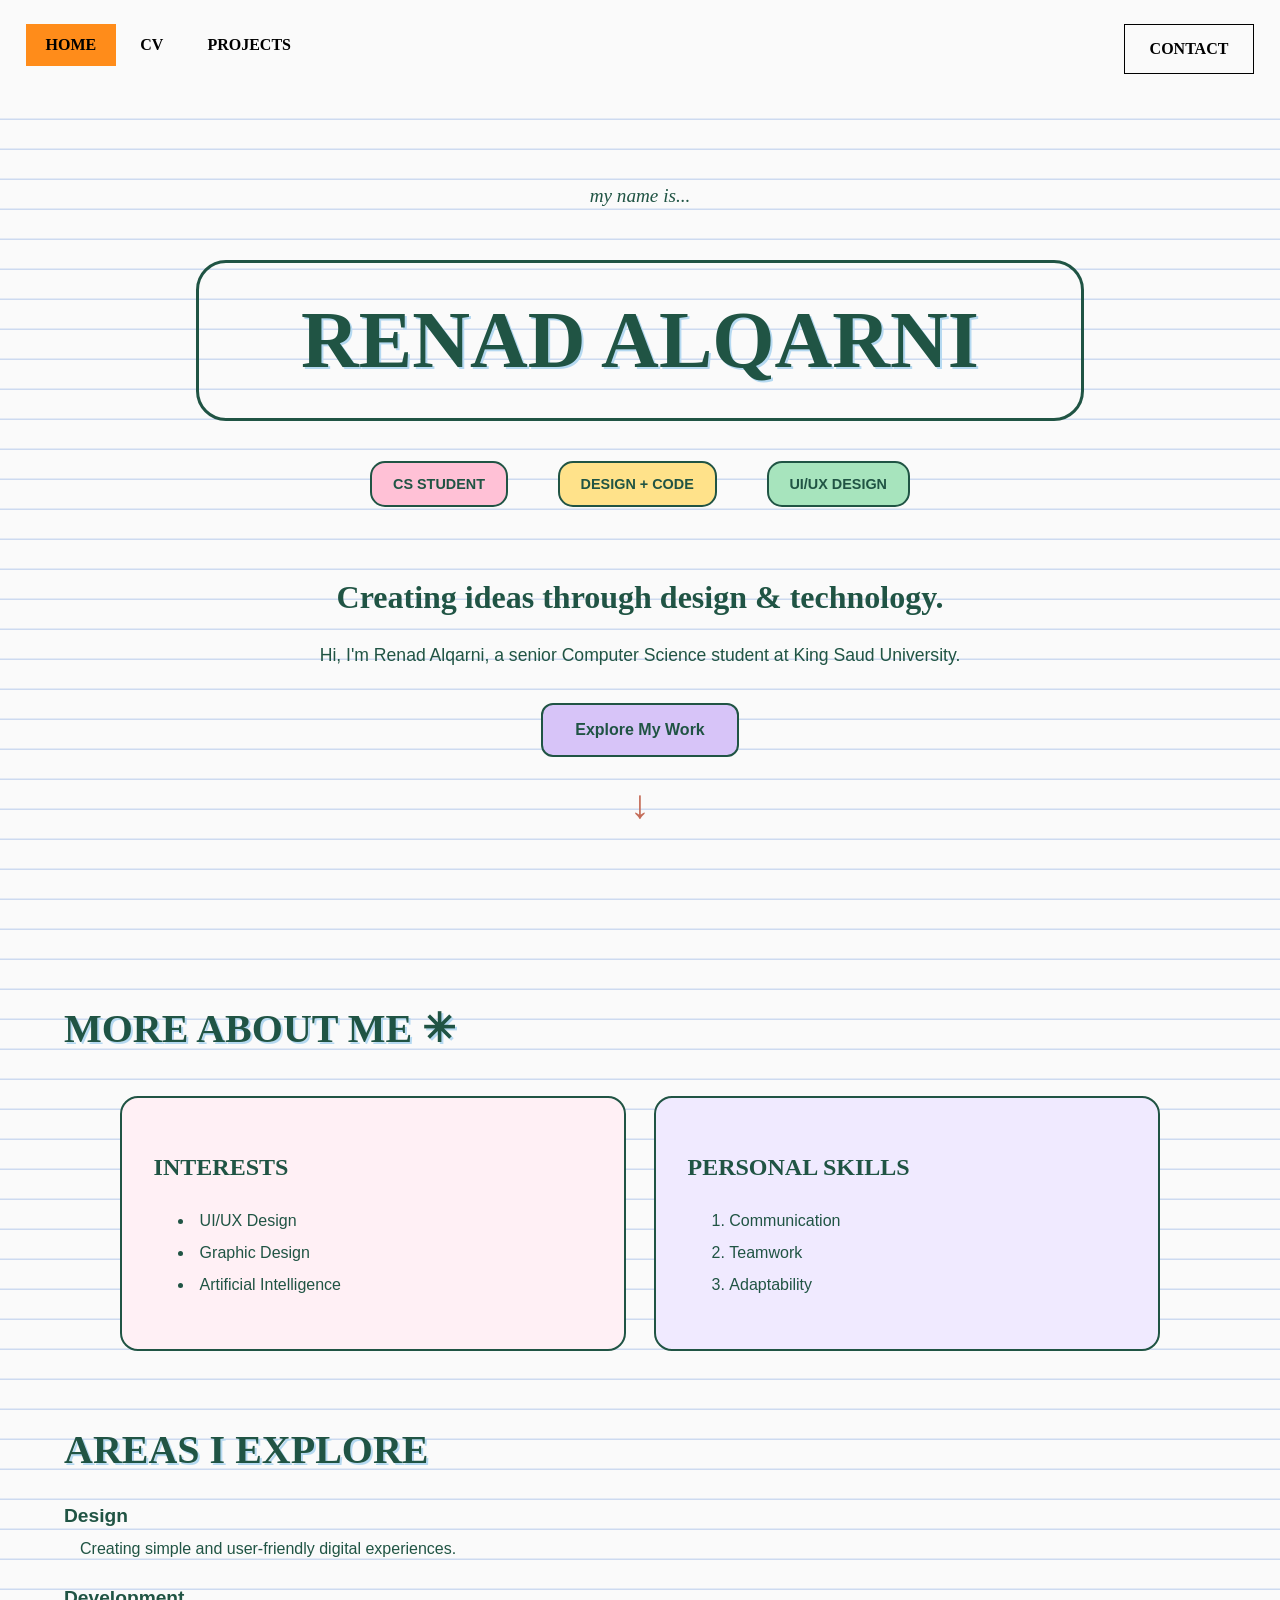
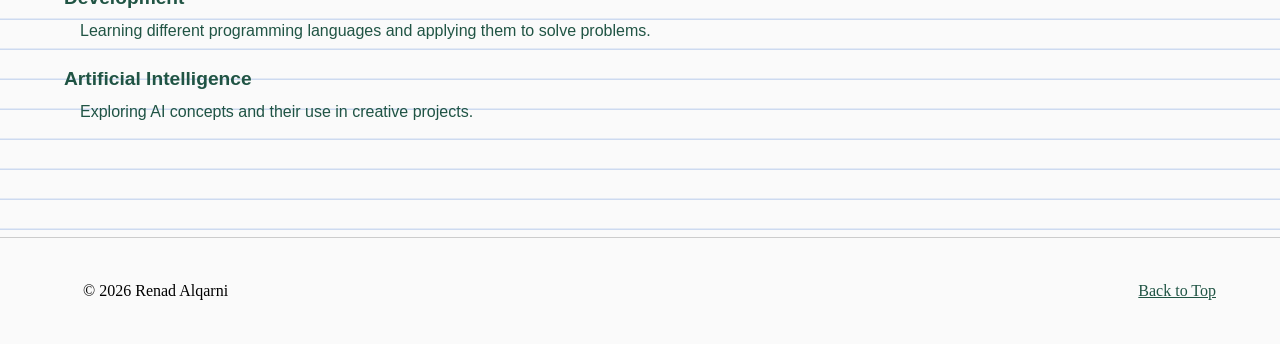
==== index.html @ 72d47c64 "Add files via upload" ====
<!DOCTYPE html>
<html>
<head>
<title>Renad Alqarni | Portfolio</title>
<link rel="stylesheet" href="styles.css">
</head>

<body id="top">
    <header> 
        <nav class="navbar" role="navigation">
            <a href="index.html" class="active" >Home</a>
            <a href="cv.html">CV</a>
            <a href="projects.html">Projects</a>
            <a href="contact.html" class="contact-link" >Contact</a>
        </nav>
    </header>

    <main class="home-page"> 
    <section class="home-hero">

        <p class="hero-intro">my name is...</p>

        <div class="hero-name">
            <h1>RENAD ALQARNI</h1>
        </div>

        <div class="hero-stickers">
            <span class="home-sticker sticker-pink">
                CS STUDENT
            </span>

            <span class="home-sticker sticker-yellow">
                DESIGN + CODE
            </span>

            <span class="home-sticker sticker-green">
                UI/UX DESIGN
            </span>
        </div>

        <h2>Creating ideas through design & technology.</h2>

        <p class="hero-description">
            Hi, I'm Renad Alqarni, a senior Computer Science
            student at King Saud University.
        </p>

        <a href="projects.html" class="home-project-link">
            Explore My Work
        </a>
        <a href="#about" class="scroll-arrow" aria-label="Scroll down">
    ↓
        </a>

    </section>

    <section class="home-about" id="about">

        <h2>MORE ABOUT ME ✳</h2>

        <div class="home-columns">

            <section class="home-box">
                <h3>INTERESTS</h3>

                <ul>
                    <li>UI/UX Design</li>
                    <li>Graphic Design</li>
                    <li>Artificial Intelligence</li>
                </ul>
            </section>

 
            <section class="home-box">
                <h3>PERSONAL SKILLS</h3>

                <ol>
                    <li>Communication</li>
                    <li>Teamwork</li>
                    <li>Adaptability</li>
                </ol>
            </section>

        </div>

        <section class="home-explore">
            <h2>AREAS I EXPLORE</h2>

            <dl>
                <dt>Design</dt>
                <dd>
                    Creating simple and user-friendly
                    digital experiences.
                </dd>

                <dt>Development</dt>
                <dd>
                    Learning different programming languages
                    and applying them to solve problems.
                </dd>

                <dt>Artificial Intelligence</dt>
                <dd>
                    Exploring AI concepts and their use
                    in creative projects.
                </dd>
            </dl>
        </section>

    </section>
    </main>

   <footer class="site-footer">
        <p>&copy; 2026 Renad Alqarni</p>
        <a href="#top">Back to Top</a>
    </footer>

</body>
</html>
---- styles.css ----
h1, h2 {
    font-family: Georgia, serif;
}

p {
    line-height: 1.6;
}

ul {
    list-style-type: disc;
    list-style-position: inside;
}

ol {
    list-style-type: decimal;
    list-style-position: inside;
}

dl {
    margin-bottom: 2rem;
}

a {
    color: #205444;
}

nav {
    background-color: #fafafa;
}

/* Navigation Bar */
.navbar {
    padding: 1.5rem 2%;
    background-color: #fafafa;
    overflow: auto;
}

.navbar a {
    display: inline-block;
    color: black;
    font-size: 16px;
    font-weight: bold;
    text-transform: uppercase;
    text-decoration: none;
    padding: 12px 20px;
}

.navbar a.active {
    background-color: #ff8c1a;
}

.navbar a:hover {
    background-color: #ff8c1a;
}

.navbar .contact-link {
    float: right;
    margin-left: 0;
    border: 1px solid black;
    padding: 15px 25px;
    text-decoration: none;
}

/* Background*/
body {
    margin: 0;
    background-color: #fafafa;
    background-image: repeating-linear-gradient(
        to bottom,
        transparent 0,
        transparent 28px,
        #cddaf0 29px,
        #cddaf0 30px
    );
}

header {
    position: sticky;
    top: 0;
    z-index: 1000;
    background-color: #fafafa;
}

/* footer */
.site-footer {
    padding: 1.5rem 5%;
    margin-top: 3rem;
    background-color: #fafafa;
    border-top: 1px solid #cccccc;
    text-align: right;
}

.site-footer p {
    display: inline-block;
    width: 49%;
    text-align: left;
    vertical-align: middle;
}

.site-footer a {
    display: inline-block;
    width: 49%;
    text-align: right;
    vertical-align: middle;
    box-sizing: border-box;
}

.site-footer a:hover {
    color: #ff8c1a;
    text-decoration: underline;
}

html, body {
    min-height: 100%;
}

body {
    min-height: 100vh;
}

.site-footer {
    margin-top: 3rem;
}

.site-footer {
    margin-top: auto;
}



/* home page */

#about {
    padding-top: 3rem;
}

.home-page {
    width: 90%;
    max-width: 1200px;
    margin: 0 auto;
}

.home-hero {
    text-align: center;
    padding: 4rem 0 6rem;
}

.hero-intro {
    font-family: Georgia, serif;
    font-size: 1.2rem;
    font-style: italic;
    color: #205444;
    margin-bottom: 3rem;
}


.hero-name {
    border: 3px solid #205444;
    border-radius: 30px;
    padding: 2rem 1rem;
    max-width: 850px;
    margin: 0 auto 2rem;
}

.hero-name h1 {
    font-family: Georgia, serif;
    font-size: clamp(3rem, 7vw, 5rem);
    font-weight: bold;
    color: #205444;
    text-transform: uppercase;
    margin: 0;
    text-shadow: 2px 2px #b5d9f1;
}


.hero-stickers {
    text-align: center;
    margin: 2rem 0 4rem;
}

.home-sticker {
    display: inline-block;
    padding: 0.8rem 1.3rem;
    margin: 0.5rem 2%;
    border: 2px solid #205444;
    border-radius: 15px;
    font-family: Arial, sans-serif;
    font-size: 0.9rem;
    font-weight: bold;
    color: #205444;
}

.home-sticker.sticker-pink {
    background-color: #ffc1d6;
}

.home-sticker.sticker-yellow {
    background-color: #ffe28a;
}

.home-sticker.sticker-green {
    background-color: #a7e4bd;
}


.home-hero h2 {
    font-family: Georgia, serif;
    font-size: 2rem;
    color: #205444;
    margin-bottom: 1.5rem;
}

.hero-description {
    font-family: Arial, sans-serif;
    font-size: 1.1rem;
    line-height: 1.8;
    color: #205444;
    margin-bottom: 2rem;
}


.home-project-link {
    display: inline-block;
    padding: 1rem 2rem;
    background-color: #d7c4f8;
    color: #205444;
    border: 2px solid #205444;
    border-radius: 12px;
    text-decoration: none;
    font-family: Arial, sans-serif;
    font-weight: bold;
}


.home-about {
    padding: 3rem 0 5rem;
}

.home-about h2 {
    font-family: Georgia, serif;
    font-size: 2.5rem;
    color: #205444;
    text-shadow: 2px 2px #b5d9f1;
    margin-bottom: 2rem;
}


.home-columns {
    text-align: center;
    margin-bottom: 4rem;
}

.home-box {
    display: inline-block;
    width: 44%;
    padding: 2rem;
    margin: 1%;
    vertical-align: top;
    text-align: left;
    box-sizing: border-box;
    border: 2px solid #205444;
    border-radius: 18px;
}

.home-box:first-child {
    background-color: #fff0f5;
}

.home-box:last-child {
    background-color: #f0eaff;
}

.home-box h3 {
    font-family: Georgia, serif;
    font-size: 1.5rem;
    color: #205444;
    margin-bottom: 1.5rem;
}

.home-box ul,
.home-box ol {
    padding-left: 1.5rem;
    line-height: 2;
    font-family: Arial, sans-serif;
    color: #205444;
}

.home-box ul {
    list-style-type: disc;
    list-style-position: inside;
}

.home-box ol {
    list-style-type: decimal;
    list-style-position: inside;
}

.home-explore {
    margin-top: 3rem;
}

.home-explore dl {
    font-family: Arial, sans-serif;
    color: #205444;
}

.home-explore dt {
    font-size: 1.2rem;
    font-weight: bold;
    margin-top: 1.5rem;
}

.home-explore dd {
    margin: 0.5rem 0 1.5rem 1rem;
    line-height: 1.7;
}

.scroll-arrow {
    display: block;
    width: fit-content;
    margin: 1.5rem auto 0;
    font-family: Georgia, serif;
    font-size: 2.5rem;
    font-weight: normal;
    color: #c46c58;
    text-decoration: none;
    background: none;
    border: none;
}

@media (max-width: 768px) {
    .hero-name h1 {
        font-size: 2.5rem;
    }

    .home-box {
    display: block;
    width: 100%;
    margin: 1rem 0;
    }

    .hero-stickers {
    text-align: center;
     }

    .home-hero {
        padding: 3rem 0;
    }
}


/* project page */

.projects-page {
    padding: 2rem 5%;
}

.projects-page h1 {
    font-family: Georgia, serif;
    font-size: 3rem;
    color: #205444;
    text-align: left;
    text-transform: uppercase;
    text-shadow: 2px 2px #b5d9f1;
    margin-bottom: 1rem;
}

.projects-subtitle {
    text-align: left;
    font-size: 1.2rem;
    font-style: italic;
    color: #c46c58;
    margin-bottom: 4rem;
}

.project-card {
    margin-bottom: 6rem;
    overflow: auto;
}

.project-card img {
    float: left;
    width: 48%;
    height: auto;
    border: none;
    border-radius: 18px;
}

.project-info {
    float: right;
    width: 44%;
    margin: 5rem 2% 0 0;
    text-align: center;
    font-size: 1rem;
}

.project-card.reverse img {
    float: right;
}

.project-card.reverse .project-info {
    float: left;
    margin: 5rem 0 0 2%;
    text-align: center;
}

.project-info h2 {
    font-family: Arial, sans-serif;
    font-size: 2rem;
    color: #205444;
    text-transform: uppercase;
    margin-bottom: 1.5rem;
}

.project-info p {
    font-family: Arial, sans-serif;
    font-size: 1.1rem;
    line-height: 1.8;
    color: #205444;
}

.project-info a {
    display: inline-block;
    padding: 0.9rem 1.5rem;
    margin-top: 1.5rem;
    background-color: #ffc1d6;
    color: #205444;
    border: 2px solid #205444;
    border-radius: 12px;
    text-decoration: none;
    font-family: Arial, sans-serif;
    font-weight: bold;
}


@media (max-width: 768px) {
.project-card img,
.project-card.reverse img {
    float: none;
    display: block;
    width: 100%;
}

.project-info,
.project-card.reverse .project-info {
    float: none;
    display: block;
    width: 100%;
    margin: 2rem 0;
}
}



/* CV page */

.cv-page {
    width: 90%;
    max-width: 1200px;
    margin: 0 auto;
    padding: 3rem 0;
}

.cv-page h1 {
    font-family: "Courier New", monospace;
    font-size: clamp(3rem, 7vw, 6rem);
    text-transform: uppercase;
    color: #214d3a;
    margin-bottom: 2rem;
}

.cv-summary {
    margin-bottom: 4rem;
    padding: 0;
    background: transparent;
}

.cv-page h2 {
    font-family: Georgia, serif;
    font-size: 2rem;
    font-weight: bold;
    text-transform: uppercase;
    color: #205444;
    text-shadow: 2px 2px #b5d9f1;
}

.cv-summary p {
    font-family: Arial, sans-serif;
    font-size: 1.1rem;
    line-height: 1.8;
    max-width: 750px;
}

.cv-creative {
    margin: 3rem 0;
    padding: 0;
    background: transparent;
    border: none;
    text-align: center;
}

.cv-education,
.cv-skills {
    display: inline-block;
    width: 44%;
    margin: 0 2%;
    vertical-align: top;
    text-align: left;
    box-sizing: border-box;
}

.education-item {
    margin-top: 2rem;
}

.education-star {
    display: inline-block;
    font-size: 2rem;
    color: #205444;
    vertical-align: top;
    margin-right: 1rem;
}

.education-item > div {
    display: inline-block;
    width: 75%;
    vertical-align: top;
}

.education-date {
    color: #c46c58;
    font-weight: bold;
}

.education-item h3 {
    font-family: Arial, sans-serif;
    font-size: 1.2rem;
    color: #214d3a;
    margin: 0.5rem 0;
}

.education-item p {
    font-family: Arial, sans-serif;
    font-size: 1rem;
    line-height: 1.6;
    margin: 0.3rem 0;
}

.sticker-board {
    padding: 1rem 0 3rem;
}

.skill-sticker {
    display: inline-block;
    padding: 0.9rem 1.2rem;
    margin: 0.5rem;
    border: 2px solid #205444;
    border-radius: 12px;
    font-family: Arial, sans-serif;
    font-size: 0.9rem;
    font-weight: bold;
    color: #205444;
    box-shadow: 3px 4px 0 #205444;
}

.sticker-pink {
    background-color: #ffc5dd;
}

.sticker-blue {
    background-color: #a9d9f7;
}

.sticker-yellow {
    background-color: #ffe18b;
}

.sticker-green {
    background-color: #a9e6bd;
}

.sticker-purple {
    background-color: #d8c4ff;
}

.sticker-orange {
    background-color: #ffc29b;
}


.cv-skills > p {
    font-family: Arial, sans-serif;
    font-size: 1rem;
    line-height: 1.8;
    color: #333333;
}

.cv-quote {
    font-family: Georgia, serif;
    font-size: 1.5rem;
    font-style: italic;
    text-align: center;
    color: #214d3a;
    margin: 4rem 0;
}


@media (max-width: 768px) {
    .cv-education,
    .cv-skills {
        display: block;
        width: 100%;
        margin: 0 0 3rem;
    }

    .cv-page {
        width: 90%;
        padding: 2rem 0;
    }

    .cv-page .cv-work-title {
        margin-top: 3rem;
    }

    .skill-sticker {
        margin: 0.5rem;
    }
}



/* contact page */

.contact-page {
    width: 90%;
    max-width: 1200px;
    margin: 0 auto;
    padding: 3rem 0;
}

.contact-subtitle {
    font-family: Georgia, serif;
    font-size: 1.3rem;
    font-style: italic;
    color: #c46c58;
    margin-bottom: 3rem;
}

.contact-center {
    max-width: 550px;
    margin: 0 auto;
    text-align: center;
}

.contact-center h2 {
    font-family: Georgia, serif;
    font-size: 3rem;
    color: #205444;
    text-shadow: 2px 2px #b5d9f1;
    margin-bottom: 1rem;
}

.contact-description {
    font-family: Arial, sans-serif;
    font-size: 1rem;
    line-height: 1.8;
    color: #205444;
    margin-bottom: 2rem;
}

.contact-center form {
    display: block;
    text-align: left;
}

.contact-center label {
    display: block;
    font-family: Arial, sans-serif;
    font-weight: bold;
    color: #205444;
    margin-bottom: 0.8rem;
}

.contact-center input,
.contact-center textarea {
    display: block;
    width: 100%;
    box-sizing: border-box;
    padding: 0.8rem;
    margin-bottom: 0.8rem;
    border: 1px solid #c46c58;
    border-radius: 8px;
    background-color: white;
    font-family: Arial, sans-serif;
    font-size: 1rem;
}

.contact-center button {
    display: block;
    width: 100%;
    background-color: #ffc1d6;
    color: #205444;
    border: 2px solid #205444;
    border-radius: 12px;
    padding: 1rem;
    font-family: Arial, sans-serif;
    font-weight: bold;
    margin-top: 1rem;
    cursor: pointer;
}

.contact-or {
    font-family: Georgia, serif;
    font-size: 1rem;
    font-weight: bold;
    color: #205444;
    margin: 1.5rem 0 1rem;
}

.contact-center .email-link {
    display: inline-block;
    background-color: #ffc1d6;
    color: #205444;
    border: 2px solid #205444;
    border-radius: 12px;
    padding: 0.8rem 2rem;
    text-decoration: none;
    font-family: Arial, sans-serif;
    font-weight: bold;
}
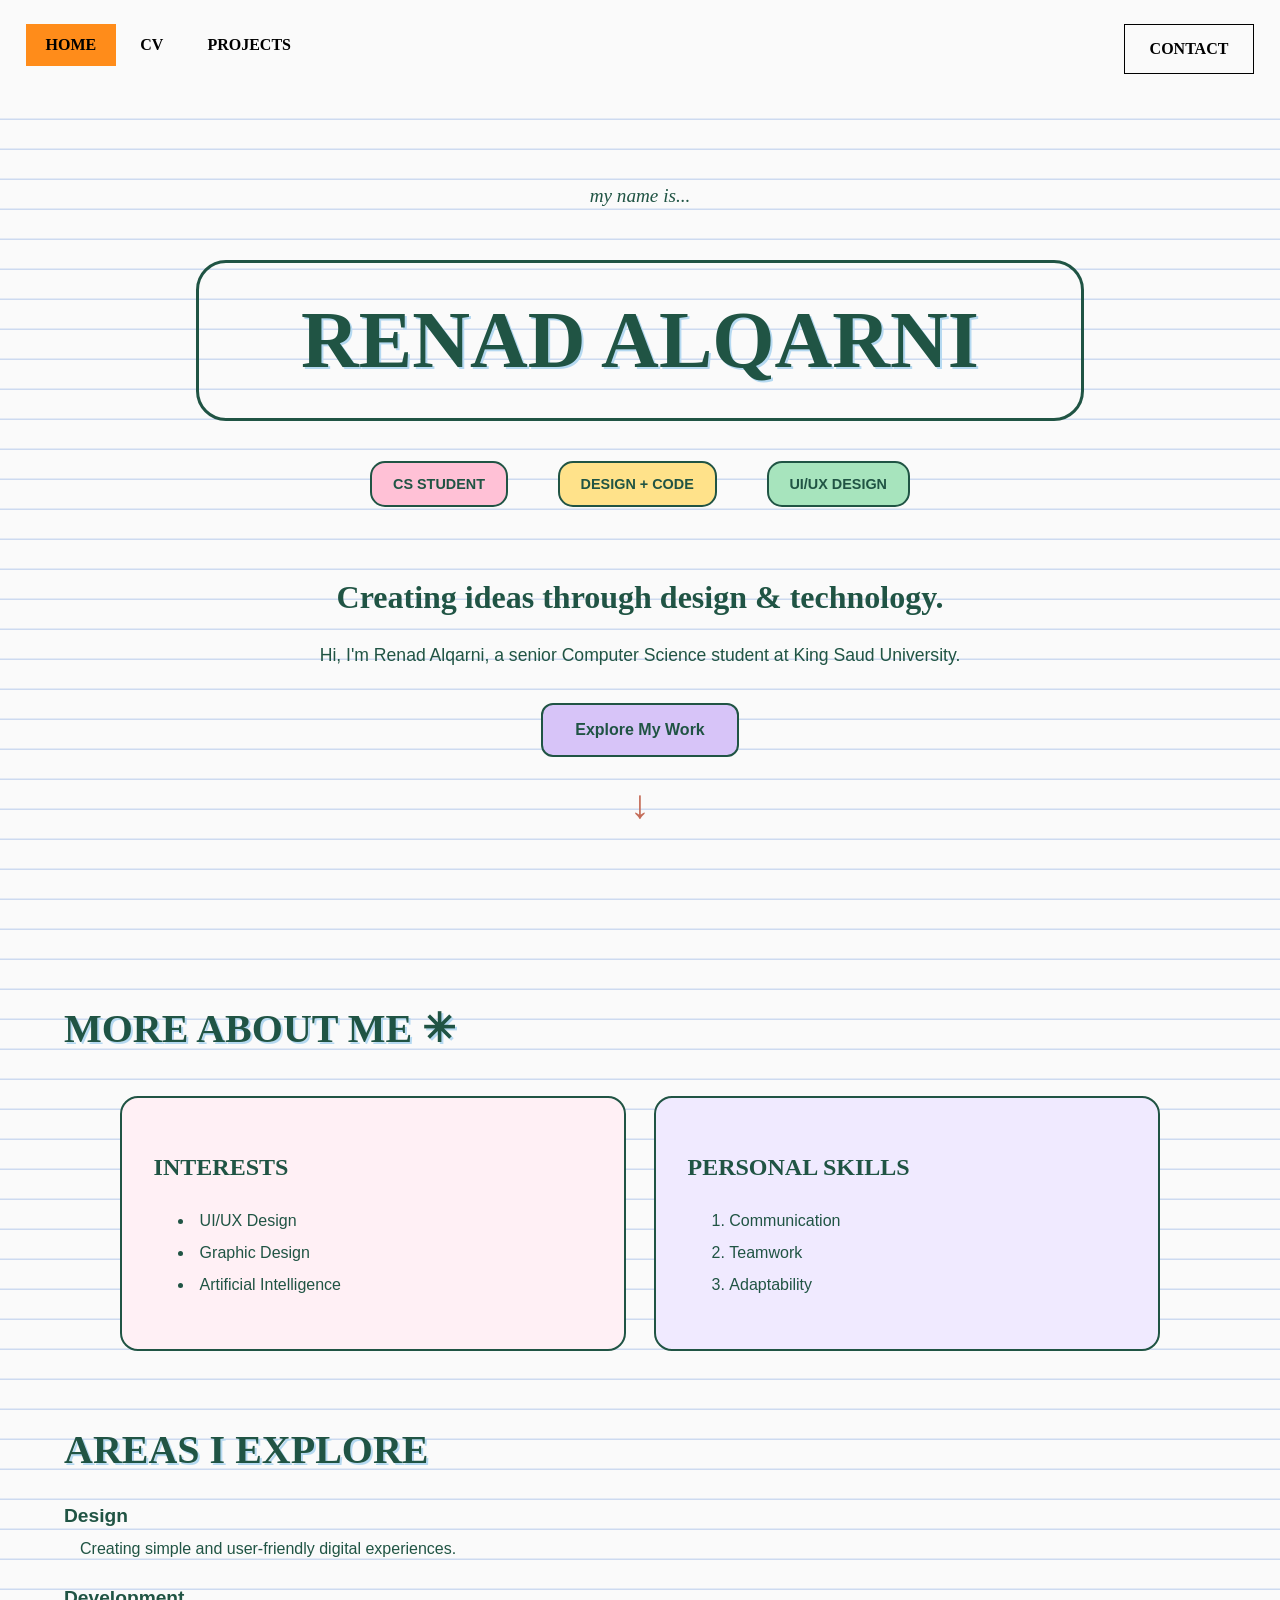
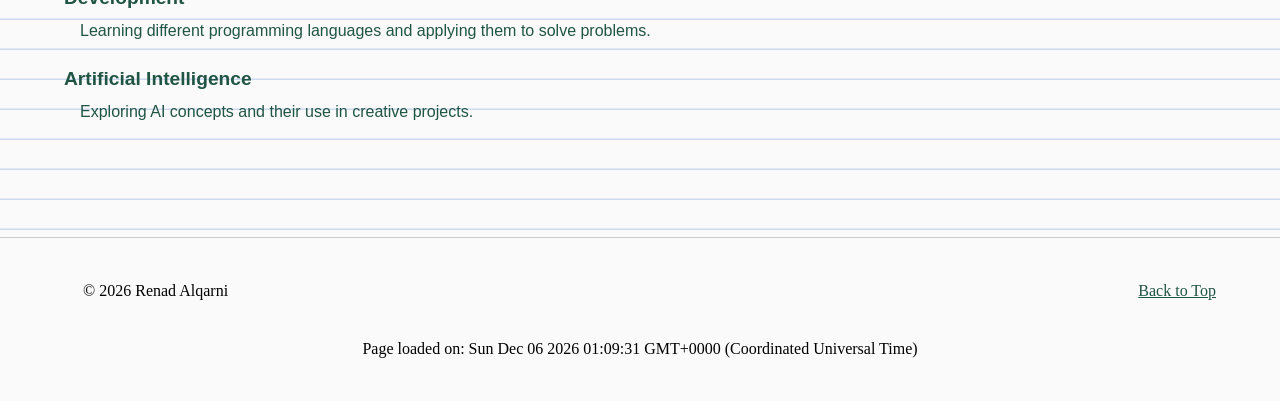
==== commit 9f27145e: "Complete HW4 JavaScript requirements" ====
--- a/index.html
+++ b/index.html
@@ -110,10 +110,11 @@
     </section>
     </main>
 
-   <footer class="site-footer">
+   <footer class="site-footer" id="homeFooter">
         <p>&copy; 2026 Renad Alqarni</p>
         <a href="#top">Back to Top</a>
     </footer>
 
+<script src="scripts.js"></script>
 </body>
 </html>
--- a/styles.css
+++ b/styles.css
@@ -328,6 +328,10 @@
     border: none;
 }
 
+#homeFooter > p:last-child {
+    text-align: center;
+    width: 100%;
+}
 @media (max-width: 768px) {
     .hero-name h1 {
         font-size: 2.5rem;
@@ -448,6 +452,19 @@
     width: 100%;
     margin: 2rem 0;
 }
+}
+
+.toggle-btn {
+    display: inline-block;
+    padding: 0.9rem 1.5rem;
+    margin-top: 1.5rem;
+    background-color: #ffc1d6;
+    color: #205444;
+    border: 2px solid #205444;
+    border-radius: 12px;
+    text-decoration: none;
+    font-family: Arial, sans-serif;
+    font-weight: bold;
 }
 
 
